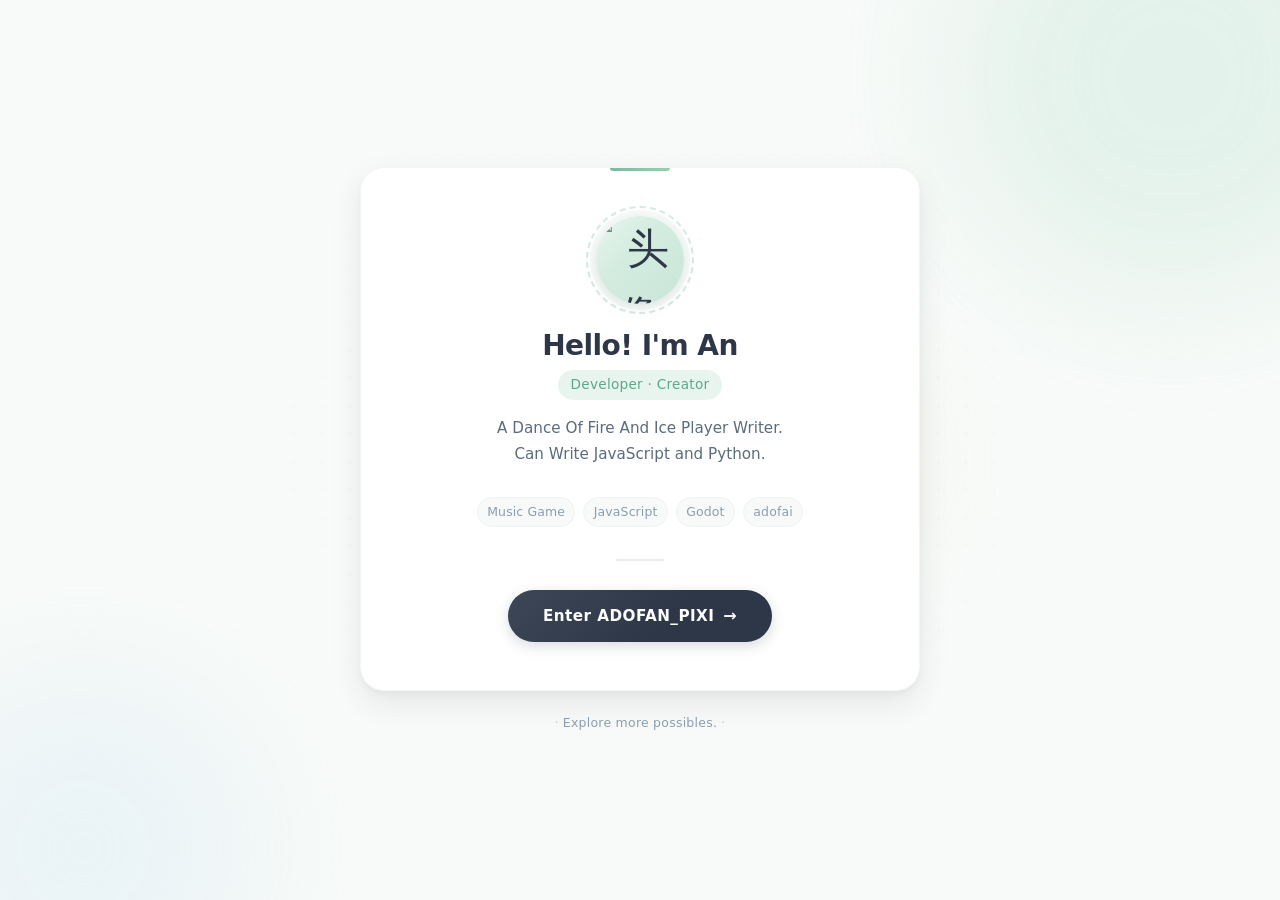
==== index.html @ bfd49d1c "Add files via upload" ====
<!DOCTYPE html>
<html lang="zh-CN">
<head>
    <meta charset="UTF-8">
    <meta name="viewport" content="width=device-width, initial-scale=1.0">
    <title>个人主页 | Welcome</title>
    <link rel="icon" href="data:image/svg+xml,<svg xmlns='http://www.w3.org/2000/svg' viewBox='0 0 100 100'><text y='.9em' font-size='90'>🌿</text></svg>">
    <style>
        :root {
            --bg: #f7faf8;
            --card-bg: #ffffff;
            --text-primary: #2d3748;
            --text-secondary: #5a6c7d;
            --text-muted: #8b9eaf;
            --accent: #5da88a;
            --accent-hover: #4a8f72;
            --accent-light: #e8f5ef;
            --btn-bg: #2d3748;
            --btn-hover: #1a2332;
            --btn-text: #ffffff;
            --deco-1: #d4ece0;
            --deco-2: #e0eef5;
            --deco-3: #fef0e4;
            --shadow-sm: 0 1px 3px rgba(0, 0, 0, 0.04), 0 1px 2px rgba(0, 0, 0, 0.03);
            --shadow-md: 0 4px 16px rgba(0, 0, 0, 0.06), 0 2px 6px rgba(0, 0, 0, 0.04);
            --shadow-lg: 0 12px 32px rgba(0, 0, 0, 0.08), 0 4px 10px rgba(0, 0, 0, 0.04);
            --shadow-btn: 0 4px 14px rgba(45, 55, 72, 0.18);
            --shadow-btn-hover: 0 8px 24px rgba(45, 55, 72, 0.28);
            --radius-sm: 10px;
            --radius-md: 16px;
            --radius-lg: 24px;
            --radius-full: 9999px;
            --font-sans: 'Inter', 'PingFang SC', 'Microsoft YaHei', 'Helvetica Neue', system-ui, -apple-system, sans-serif;
            --transition-fast: 0.2s cubic-bezier(0.4, 0, 0.2, 1);
            --transition-smooth: 0.35s cubic-bezier(0.4, 0, 0.2, 1);
            --transition-bounce: 0.4s cubic-bezier(0.34, 1.56, 0.64, 1);
        }

        *,
        *::before,
        *::after {
            box-sizing: border-box;
            margin: 0;
            padding: 0;
        }

        html {
            font-size: 16px;
            -webkit-font-smoothing: antialiased;
            -moz-osx-font-smoothing: grayscale;
            scroll-behavior: smooth;
        }

        body {
            font-family: var(--font-sans);
            background-color: var(--bg);
            color: var(--text-primary);
            min-height: 100vh;
            display: flex;
            align-items: center;
            justify-content: center;
            line-height: 1.6;
            overflow-x: hidden;
            position: relative;
            padding: 1.5rem;
        }

        /* ========== 背景装饰 ========== */
        .bg-decoration {
            position: fixed;
            inset: 0;
            pointer-events: none;
            z-index: 0;
            overflow: hidden;
        }

        .bg-decoration .shape {
            position: absolute;
            border-radius: 50%;
            opacity: 0.55;
            filter: blur(60px);
            animation: floatShape 18s ease-in-out infinite;
        }

        .bg-decoration .shape.shape-1 {
            width: 420px;
            height: 420px;
            background: var(--deco-1);
            top: -15%;
            right: -8%;
            animation-delay: 0s;
            animation-duration: 20s;
        }

        .bg-decoration .shape.shape-2 {
            width: 320px;
            height: 320px;
            background: var(--deco-2);
            bottom: -12%;
            left: -6%;
            animation-delay: -6s;
            animation-duration: 22s;
        }

        .bg-decoration .shape.shape-3 {
            width: 200px;
            height: 200px;
            background: var(--deco-3);
            top: 40%;
            left: 55%;
            animation-delay: -11s;
            animation-duration: 16s;
            opacity: 0.4;
        }

        .bg-decoration .dot-grid {
            position: absolute;
            inset: 0;
            background-image: radial-gradient(circle, rgba(0, 0, 0, 0.04) 1px, transparent 1px);
            background-size: 28px 28px;
            opacity: 0.7;
            mask-image: radial-gradient(ellipse 70% 60% at 50% 50%, black 30%, transparent 70%);
            -webkit-mask-image: radial-gradient(ellipse 70% 60% at 50% 50%, black 30%, transparent 70%);
        }

        @keyframes floatShape {
            0%,
            100% {
                transform: translate(0, 0) scale(1);
            }
            25% {
                transform: translate(30px, -40px) scale(1.08);
            }
            50% {
                transform: translate(-20px, 25px) scale(0.94);
            }
            75% {
                transform: translate(-35px, -15px) scale(1.04);
            }
        }

        /* ========== 主容器 ========== */
        .main-container {
            position: relative;
            z-index: 1;
            width: 100%;
            max-width: 560px;
            animation: fadeInUp 0.7s cubic-bezier(0.22, 0.61, 0.36, 1) both;
        }

        @keyframes fadeInUp {
            from {
                opacity: 0;
                transform: translateY(28px);
            }
            to {
                opacity: 1;
                transform: translateY(0);
            }
        }

        /* ========== 卡片 ========== */
        .card {
            background: var(--card-bg);
            border-radius: var(--radius-lg);
            padding: 3rem 2.5rem;
            box-shadow: var(--shadow-lg);
            text-align: center;
            position: relative;
            overflow: hidden;
            border: 1px solid rgba(0, 0, 0, 0.04);
            transition: box-shadow var(--transition-smooth), transform var(--transition-smooth);
        }

        .card:hover {
            box-shadow: 0 20px 44px rgba(0, 0, 0, 0.1), 0 6px 14px rgba(0, 0, 0, 0.05);
            transform: translateY(-2px);
        }

        /* 卡片顶部细线装饰 */
        .card::before {
            content: '';
            position: absolute;
            top: 0;
            left: 50%;
            transform: translateX(-50%);
            width: 60px;
            height: 3px;
            border-radius: 0 0 3px 3px;
            background: linear-gradient(90deg, var(--accent), #7cc4a0);
            opacity: 0.8;
        }

        /* ========== 头像区域 ========== */
        .avatar-wrapper {
            display: inline-block;
            position: relative;
            margin-bottom: 1.5rem;
        }

        .avatar {
            width: 88px;
            height: 88px;
            border-radius: 50%;
            background: linear-gradient(135deg, #e8f5ef 0%, #d4ece0 40%, #c8e6d8 100%);
            display: flex;
            align-items: center;
            justify-content: center;
            font-size: 2.6rem;
            box-shadow: var(--shadow-md), 0 0 0 6px rgba(93, 168, 138, 0.06);
            transition: transform var(--transition-bounce), box-shadow var(--transition-smooth);
            user-select: none;
            position: relative;
            z-index: 1;
        }

        .avatar-wrapper:hover .avatar {
            transform: scale(1.06);
            box-shadow: var(--shadow-lg), 0 0 0 10px rgba(93, 168, 138, 0.1);
        }

        /* 头像外圈脉冲 */
        .avatar-ring {
            position: absolute;
            inset: -10px;
            border-radius: 50%;
            border: 2px dashed rgba(93, 168, 138, 0.25);
            animation: ringRotate 28s linear infinite;
            pointer-events: none;
            z-index: 0;
        }

        @keyframes ringRotate {
            from {
                transform: rotate(0deg);
            }
            to {
                transform: rotate(360deg);
            }
        }

        /* ========== 文字内容 ========== */
        .name {
            font-size: 1.75rem;
            font-weight: 700;
            color: var(--text-primary);
            letter-spacing: -0.02em;
            margin-bottom: 0.35rem;
            line-height: 1.3;
        }

        .title-tag {
            display: inline-block;
            font-size: 0.85rem;
            font-weight: 500;
            color: var(--accent);
            background: var(--accent-light);
            padding: 0.3em 0.9em;
            border-radius: var(--radius-full);
            letter-spacing: 0.02em;
            margin-bottom: 1rem;
        }

        .bio {
            font-size: 0.95rem;
            color: var(--text-secondary);
            line-height: 1.7;
            max-width: 380px;
            margin: 0 auto 1.8rem;
            font-weight: 400;
        }

        /* ========== 标签组 ========== */
        .tags {
            display: flex;
            flex-wrap: wrap;
            gap: 0.5rem;
            justify-content: center;
            margin-bottom: 2rem;
        }

        .tag {
            font-size: 0.78rem;
            font-weight: 500;
            color: var(--text-muted);
            background: #f8faf9;
            border: 1px solid #eef3f0;
            padding: 0.35em 0.75em;
            border-radius: var(--radius-full);
            transition: all var(--transition-fast);
            cursor: default;
            white-space: nowrap;
            letter-spacing: 0.01em;
        }

        .tag:hover {
            color: var(--accent);
            border-color: #c8e0d4;
            background: #fafffd;
            transform: translateY(-1px);
        }

        /* ========== 分割线 ========== */
        .divider {
            width: 48px;
            height: 2px;
            background: #e8edeb;
            border-radius: 2px;
            margin: 0 auto 1.8rem;
        }

        /* ========== CTA 按钮 ========== */
        .btn-enter {
            display: inline-flex;
            align-items: center;
            gap: 0.55rem;
            padding: 0.85rem 2.2rem;
            font-size: 0.95rem;
            font-weight: 600;
            font-family: var(--font-sans);
            color: var(--btn-text);
            background: var(--btn-bg);
            border: none;
            border-radius: var(--radius-full);
            cursor: pointer;
            text-decoration: none;
            letter-spacing: 0.03em;
            box-shadow: var(--shadow-btn);
            transition: all var(--transition-smooth);
            position: relative;
            overflow: hidden;
            white-space: nowrap;
            user-select: none;
            -webkit-tap-highlight-color: transparent;
        }

        .btn-enter::after {
            content: '';
            position: absolute;
            inset: 0;
            background: linear-gradient(135deg, rgba(255, 255, 255, 0.08) 0%, transparent 60%);
            border-radius: var(--radius-full);
            pointer-events: none;
        }

        .btn-enter:hover {
            background: var(--btn-hover);
            box-shadow: var(--shadow-btn-hover);
            transform: translateY(-3px);
        }

        .btn-enter:active {
            transform: translateY(-1px);
            box-shadow: var(--shadow-btn);
            transition: all 0.1s ease;
        }

        .btn-arrow {
            display: inline-block;
            transition: transform var(--transition-bounce);
            font-size: 1.05em;
            line-height: 1;
        }

        .btn-enter:hover .btn-arrow {
            transform: translateX(4px);
        }

        /* ========== 底部提示 ========== */
        .footer-note {
            text-align: center;
            margin-top: 1.4rem;
            font-size: 0.78rem;
            color: var(--text-muted);
            letter-spacing: 0.02em;
            animation: fadeInUp 0.7s 0.15s cubic-bezier(0.22, 0.61, 0.36, 1) both;
        }

        .footer-note span {
            color: #c0cdc6;
        }

        /* ========== 响应式 ========== */
        @media (max-width: 600px) {
            .card {
                padding: 2.2rem 1.4rem;
                border-radius: var(--radius-md);
            }

            .name {
                font-size: 1.45rem;
            }

            .bio {
                font-size: 0.88rem;
                max-width: 100%;
            }

            .avatar {
                width: 72px;
                height: 72px;
                font-size: 2.1rem;
            }

            .avatar-ring {
                inset: -8px;
            }

            .btn-enter {
                padding: 0.75rem 1.7rem;
                font-size: 0.9rem;
                width: 100%;
                justify-content: center;
            }

            .tags {
                gap: 0.4rem;
            }

            .tag {
                font-size: 0.73rem;
                padding: 0.3em 0.65em;
            }

            .bg-decoration .shape.shape-1 {
                width: 260px;
                height: 260px;
                top: -10%;
                right: -20%;
            }

            .bg-decoration .shape.shape-2 {
                width: 200px;
                height: 200px;
                bottom: -8%;
                left: -15%;
            }

            .bg-decoration .shape.shape-3 {
                width: 130px;
                height: 130px;
                top: 50%;
                left: 60%;
            }
        }

        @media (max-width: 380px) {
            .card {
                padding: 1.6rem 1rem;
            }

            .name {
                font-size: 1.3rem;
            }

            .bio {
                font-size: 0.82rem;
            }

            .btn-enter {
                padding: 0.7rem 1.4rem;
                font-size: 0.85rem;
            }
        }

        /* ========== 暗色模式适配（可选） ========== */
        @media (prefers-color-scheme: dark) {
            :root {
                --bg: #1a1f1d;
                --card-bg: #232927;
                --text-primary: #e8edeb;
                --text-secondary: #b8c5bf;
                --text-muted: #7d8f86;
                --accent: #6dba96;
                --accent-hover: #5da88a;
                --accent-light: #1e3028;
                --btn-bg: #e8edeb;
                --btn-hover: #ffffff;
                --btn-text: #1a1f1d;
                --deco-1: #1e3a2e;
                --deco-2: #1e2e36;
                --deco-3: #2e261e;
                --shadow-sm: 0 1px 3px rgba(0, 0, 0, 0.2);
                --shadow-md: 0 4px 16px rgba(0, 0, 0, 0.25);
                --shadow-lg: 0 12px 32px rgba(0, 0, 0, 0.3);
                --shadow-btn: 0 4px 14px rgba(200, 210, 205, 0.2);
                --shadow-btn-hover: 0 8px 24px rgba(220, 230, 225, 0.32);
            }

            .card {
                border-color: rgba(255, 255, 255, 0.05);
            }
            .card::before {
                background: linear-gradient(90deg, var(--accent), #8ed4b0);
            }
            .tag {
                background: #1e2421;
                border-color: #2a322e;
                color: #8b9e95;
            }
            .tag:hover {
                border-color: #4a6b5a;
                background: #1f2c25;
                color: #a0c8b2;
            }
            .divider {
                background: #2e3632;
            }
            .bg-decoration .dot-grid {
                background-image: radial-gradient(circle, rgba(255, 255, 255, 0.05) 1px, transparent 1px);
                opacity: 0.5;
            }
            .avatar {
                background: linear-gradient(135deg, #1e3028 0%, #243a2e 40%, #1f3329 100%);
                box-shadow: var(--shadow-md), 0 0 0 6px rgba(109, 186, 150, 0.08);
            }
            .avatar-ring {
                border-color: rgba(109, 186, 150, 0.3);
            }
            .footer-note span {
                color: #4a5751;
            }
        }
    </style>
</head>
<body>

    <!-- 背景装饰 -->
    <div class="bg-decoration" aria-hidden="true">
        <div class="shape shape-1"></div>
        <div class="shape shape-2"></div>
        <div class="shape shape-3"></div>
        <div class="dot-grid"></div>
    </div>

    <!-- 主容器 -->
    <main class="main-container">
        <div class="card">
            <!-- 头像 -->
            <div class="avatar-wrapper">
                <div class="avatar-ring" aria-hidden="true"></div>
                <div class="avatar" role="img" aria-label="头像">
                    <img src="./images/headphoto.jpg" alt="头像" style="width:100%;height:100%;border-radius:50%;object-fit:cover;">
                </div>
            </div>

            <!-- 姓名 -->
            <h1 class="name">Hello! I'm An</h1>

            <!-- 身份标签 -->
            <span class="title-tag">Developer · Creator</span>

            <!-- 简介 -->
            <p class="bio">
                A Dance Of Fire And Ice Player Writer.<br>
                Can Write JavaScript and Python.
            </p>

            <!-- 技能/兴趣标签 -->
            <div class="tags">
                <span class="tag">Music Game</span>
                <span class="tag">JavaScript</span>
                <span class="tag">Godot</span>
                <span class="tag">adofai</span>
            </div>

            <!-- 分割线 -->
            <div class="divider" aria-hidden="true"></div>

            <!-- 进入项目按钮 -->
            <a href="./adofan.html" class="btn-enter" title="进入 Re_ADOJAS 项目">
                Enter ADOFAN_PIXI
                <span class="btn-arrow">→</span>
            </a>
        </div>

        <!-- 底部小字 -->
        <p class="footer-note">
            <span>·</span> Explore more possibles. <span>·</span>
        </p>
    </main>

</body>
</html>
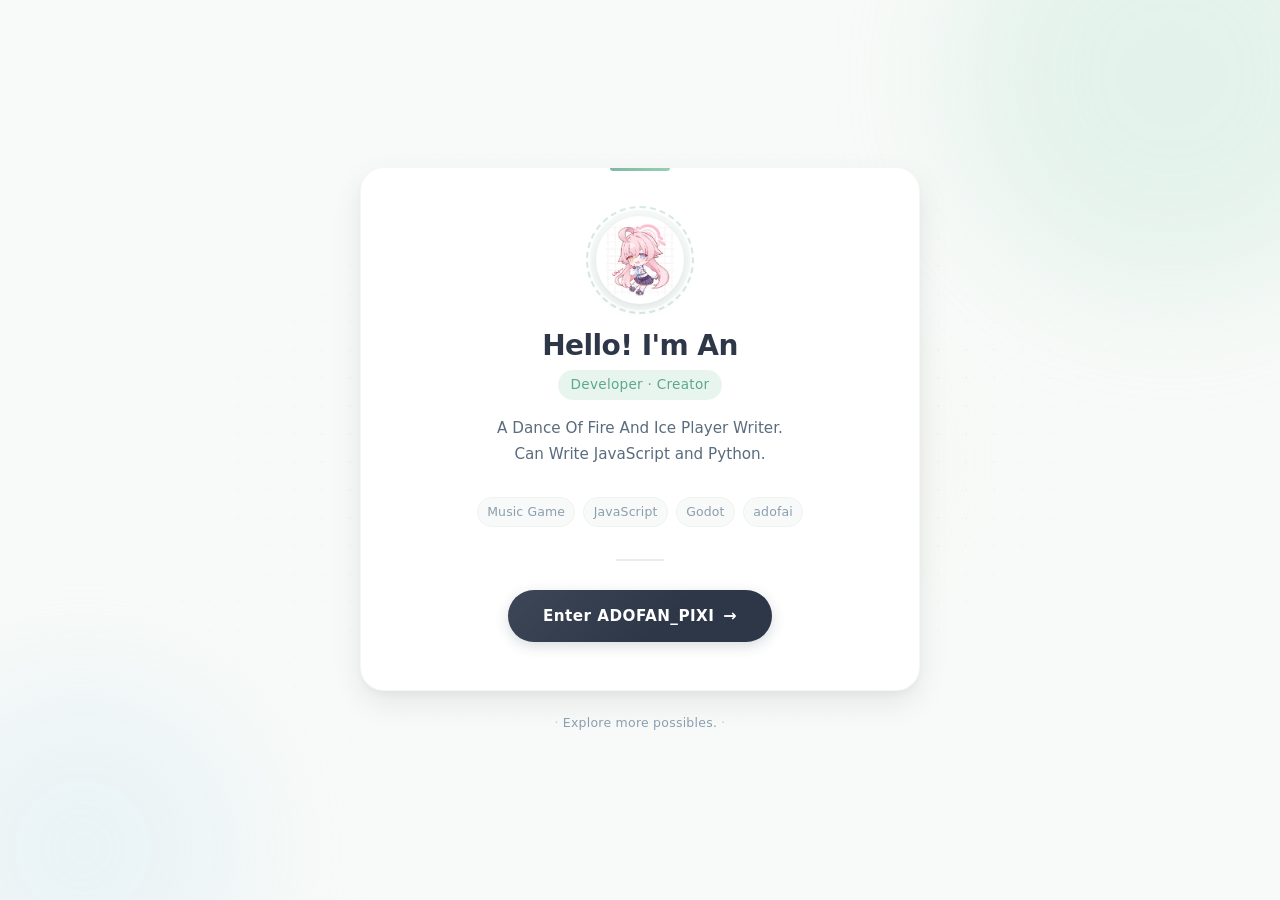
==== commit 8ad0558a: "Update index.html" ====
--- a/index.html
+++ b/index.html
@@ -568,7 +568,7 @@
             <div class="divider" aria-hidden="true"></div>
 
             <!-- 进入项目按钮 -->
-            <a href="./adofan.html" class="btn-enter" title="进入 Re_ADOJAS 项目">
+            <a href="./adofan.html" class="btn-enter" title="Enter ADOFAN_PIXI Project">
                 Enter ADOFAN_PIXI
                 <span class="btn-arrow">→</span>
             </a>
@@ -581,4 +581,4 @@
     </main>
 
 </body>
-</html>+</html>
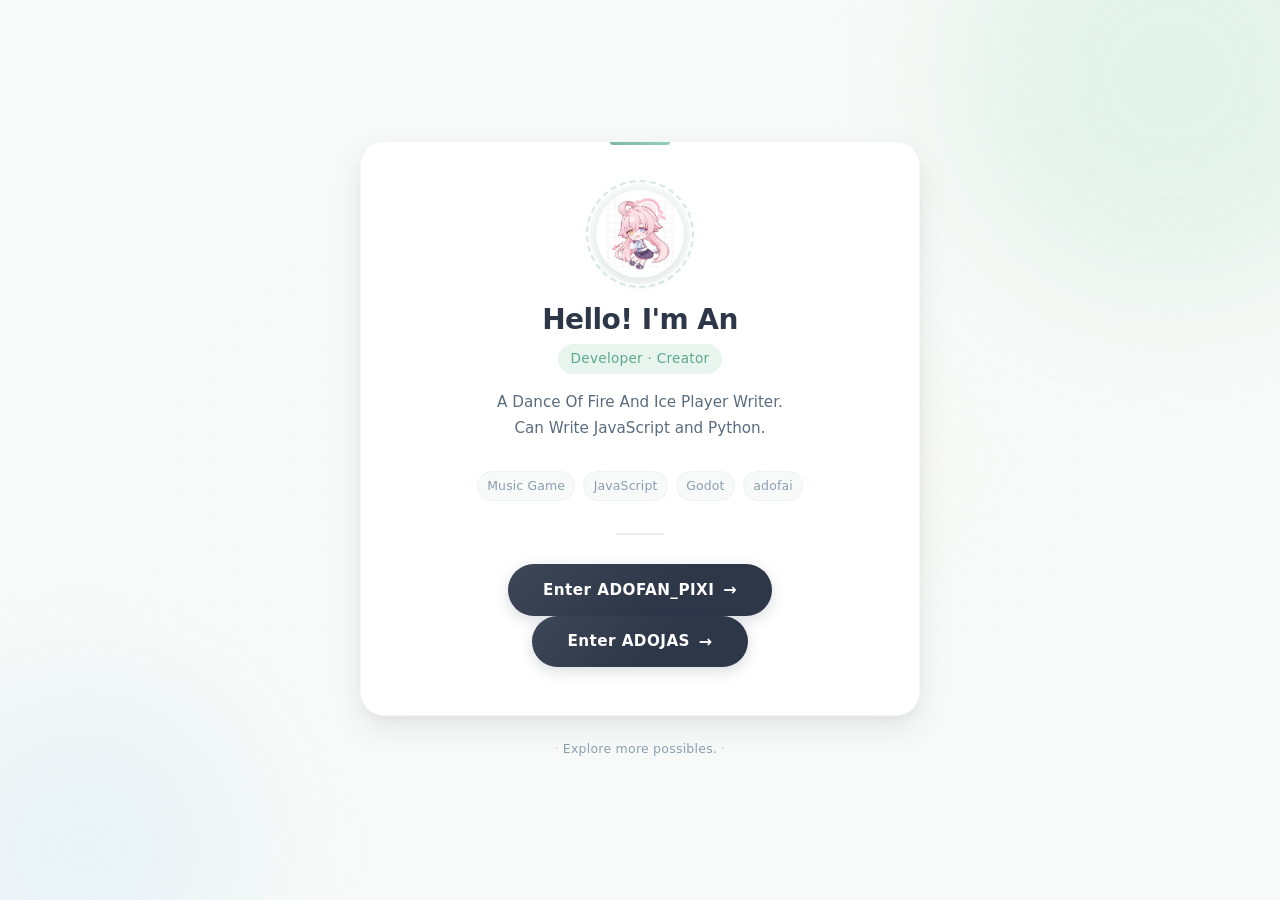
==== commit c1eb858d: "Update index.html" ====
--- a/index.html
+++ b/index.html
@@ -572,6 +572,10 @@
                 Enter ADOFAN_PIXI
                 <span class="btn-arrow">→</span>
             </a>
+            <a href="./adojas/adojas.html" class="btn-enter" title="Enter ADOJAS Project by Xbodw">
+                Enter ADOJAS
+                <span class="btn-arrow">→</span>
+            </a>
         </div>
 
         <!-- 底部小字 -->
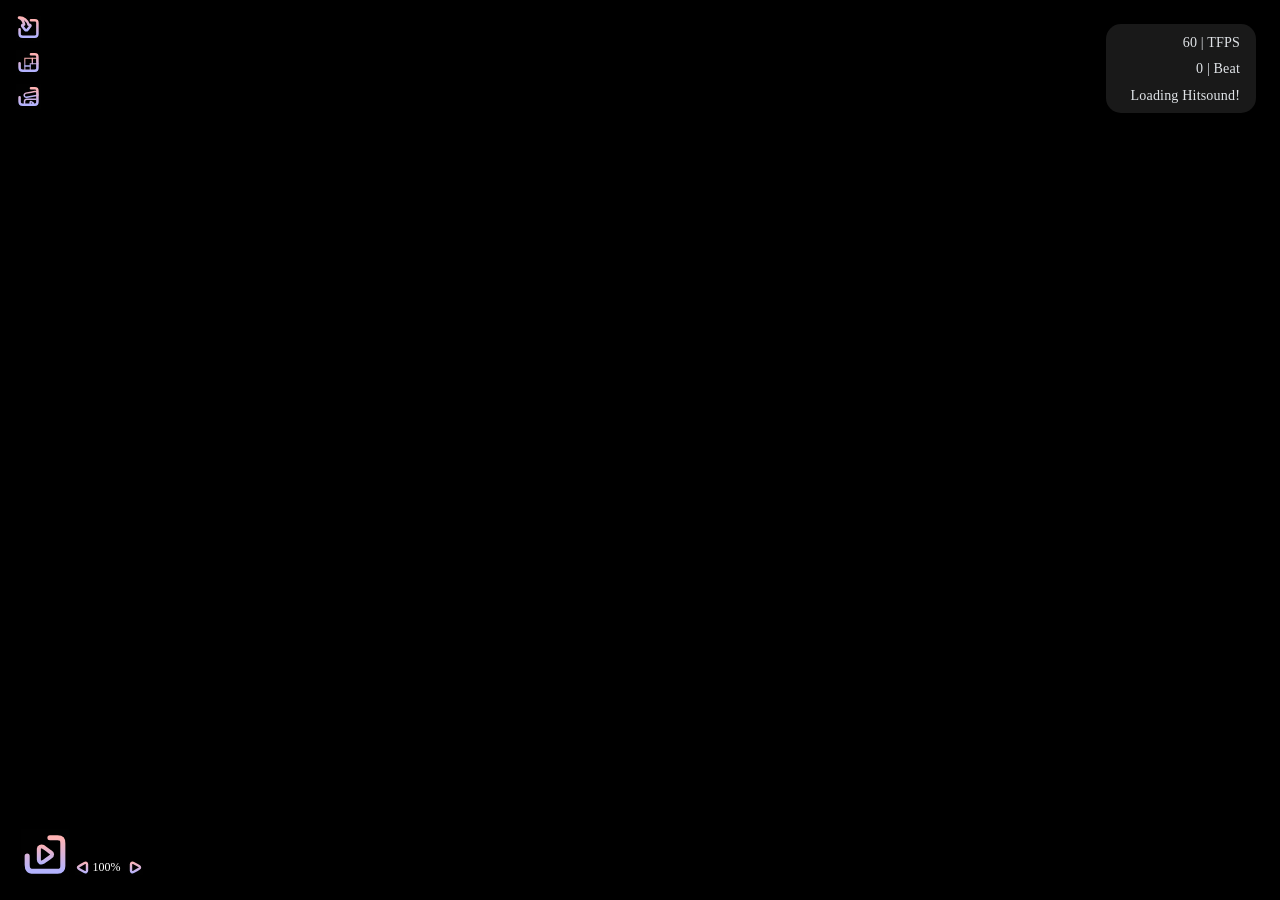
==== commit 0050e533: "Add files via upload" ====
--- a/index.html
+++ b/index.html
@@ -2,587 +2,109 @@
 <html lang="zh-CN">
 <head>
     <meta charset="UTF-8">
-    <meta name="viewport" content="width=device-width, initial-scale=1.0">
-    <title>个人主页 | Welcome</title>
-    <link rel="icon" href="data:image/svg+xml,<svg xmlns='http://www.w3.org/2000/svg' viewBox='0 0 100 100'><text y='.9em' font-size='90'>🌿</text></svg>">
-    <style>
-        :root {
-            --bg: #f7faf8;
-            --card-bg: #ffffff;
-            --text-primary: #2d3748;
-            --text-secondary: #5a6c7d;
-            --text-muted: #8b9eaf;
-            --accent: #5da88a;
-            --accent-hover: #4a8f72;
-            --accent-light: #e8f5ef;
-            --btn-bg: #2d3748;
-            --btn-hover: #1a2332;
-            --btn-text: #ffffff;
-            --deco-1: #d4ece0;
-            --deco-2: #e0eef5;
-            --deco-3: #fef0e4;
-            --shadow-sm: 0 1px 3px rgba(0, 0, 0, 0.04), 0 1px 2px rgba(0, 0, 0, 0.03);
-            --shadow-md: 0 4px 16px rgba(0, 0, 0, 0.06), 0 2px 6px rgba(0, 0, 0, 0.04);
-            --shadow-lg: 0 12px 32px rgba(0, 0, 0, 0.08), 0 4px 10px rgba(0, 0, 0, 0.04);
-            --shadow-btn: 0 4px 14px rgba(45, 55, 72, 0.18);
-            --shadow-btn-hover: 0 8px 24px rgba(45, 55, 72, 0.28);
-            --radius-sm: 10px;
-            --radius-md: 16px;
-            --radius-lg: 24px;
-            --radius-full: 9999px;
-            --font-sans: 'Inter', 'PingFang SC', 'Microsoft YaHei', 'Helvetica Neue', system-ui, -apple-system, sans-serif;
-            --transition-fast: 0.2s cubic-bezier(0.4, 0, 0.2, 1);
-            --transition-smooth: 0.35s cubic-bezier(0.4, 0, 0.2, 1);
-            --transition-bounce: 0.4s cubic-bezier(0.34, 1.56, 0.64, 1);
-        }
+    <title>adofan PIXI</title>
+    <style>
+        body { margin: 0; overflow: hidden; }
+        canvas { display: block; position:fixed;top: 0;left: 0;z-index: -9999;}
+        * {
+            margin: 0;
+            padding: 0;
+            box-sizing: border-box;
+            user-select: none;
+        }
+        content-wrapper {
+            max-width: 1100px;
+            margin: 0 auto;
+            padding: 2rem 2rem 4rem 2rem;
+            position: relative;
+            z-index: 1;
+        }
+
+        .corner-notice {
+            position: fixed;
+            top: 24px;
+            right: 24px;
+            z-index: 9999;
+            background: rgba(30, 30, 30, 0.85);
+            border-radius: 15px;
+            padding: 8px 16px;
+            max-width: 400px;
+            min-width: 150px;
+            width: auto;
+            font-family: inherit;
+            color: #f1f5f9;
+            word-break: break-word;
+            white-space: normal;
+            line-height: 1.2;
+            letter-spacing: 0.01em;
+        }
+
+        .notice-content {
+            display: flex;
+            flex-direction: column;
+            gap: 6px;
+            text-align: right;
+        }
+        .notice-text {
+            font-size: 0.88rem;
+            opacity: 0.92;
+            font-weight: 450;
+            line-height: 1.45;
+        }
+
+        @media (max-width: 560px) {
+            .corner-notice {
+                top: 16px;
+                right: 16px;
+                max-width: calc(100% - 32px);
+                padding: 8px 16px;
+                border-radius: 15px;
+            }
+            .notice-text {
+                font-size: 0.8rem;
+            }
+            .content-wrapper {
+                padding: 1.2rem 1.2rem 3rem 1.2rem;
+            }
+        }
+    </style>
+  
+  
+  
+  
+  
+  
+  
+  
+  
+  
+  
+</head>
+ 
-        *,
-        *::before,
-        *::after {
-            box-sizing: border-box;
-            margin: 0;
-            padding: 0;
-        }
+    <img src="./images/import.svg" onclick="importfile()" style="position:absolute; margin-top: 16px; margin-left: 16px; z-index: 100;">
+    <img src="./images/showtiles.svg" onclick="renderalltrack()" style="position:absolute; margin-top: 50px; margin-left: 16px; z-index: 100;">
+    <img src="./images/video.svg" onclick="videoImport()" style="position:absolute; margin-top: 84px; margin-left: 16px; z-index: 100;">
+    <img src="./images/Play.svg" onclick="playOnClick()" style="position: absolute; bottom: 20px; left: 20px; z-index: 100; margin: 0; width: 50px; height: auto;" id = 'ButtonSP'>    
+    <img src="./images/Escape.svg" onclick="escapeOnClick()" style="position: absolute; bottom: 45px; left: -75px; z-index: 100; margin: 0;" id = 'ButtonEscape'>    
+    <img src="./images/speed-.svg" onclick="speedDown()" style="position: absolute; bottom: 25px; left: 75px; z-index: 100; margin: 0; width: 15px ;height: auto;">
+    <img src="./images/speed+.svg" onclick="speedUp()" style="position: absolute; bottom: 25px; left: 128px; z-index: 100; margin: 0; width: 15px ;height: auto;">        
+    <p style="color: #ffffff; position: absolute; bottom: 25px; left: 92.5px; font-family: inherit; text-align: center; font-weight: 500; font-size: 12px;" id="speed">100%</p>
+    
+        <div class="corner-notice" role="status" aria-label="OverLayer">
+            <div class="notice-content">
+                <div class="notice-text" id="TFPS">
+                    60 | TFPS
+                </div>
+                <div class="notice-text" id="Beat">
+                    0 | Beat
+                </div>
+                <div class="notice-text" id="Notice">
+                    
+                </div>
+        </div>
+    </div>
+  <script id="vite-legacy-polyfill" src="./assets/polyfills-legacy-Bj4G47Th.js"></script>
+  <script id="vite-legacy-entry" data-src="./assets/index-legacy-BTNk4sAJ.js">System.import(document.getElementById('vite-legacy-entry').getAttribute('data-src'))</script>
 
-        html {
-            font-size: 16px;
-            -webkit-font-smoothing: antialiased;
-            -moz-osx-font-smoothing: grayscale;
-            scroll-behavior: smooth;
-        }
-
-        body {
-            font-family: var(--font-sans);
-            background-color: var(--bg);
-            color: var(--text-primary);
-            min-height: 100vh;
-            display: flex;
-            align-items: center;
-            justify-content: center;
-            line-height: 1.6;
-            overflow-x: hidden;
-            position: relative;
-            padding: 1.5rem;
-        }
-
-        /* ========== 背景装饰 ========== */
-        .bg-decoration {
-            position: fixed;
-            inset: 0;
-            pointer-events: none;
-            z-index: 0;
-            overflow: hidden;
-        }
-
-        .bg-decoration .shape {
-            position: absolute;
-            border-radius: 50%;
-            opacity: 0.55;
-            filter: blur(60px);
-            animation: floatShape 18s ease-in-out infinite;
-        }
-
-        .bg-decoration .shape.shape-1 {
-            width: 420px;
-            height: 420px;
-            background: var(--deco-1);
-            top: -15%;
-            right: -8%;
-            animation-delay: 0s;
-            animation-duration: 20s;
-        }
-
-        .bg-decoration .shape.shape-2 {
-            width: 320px;
-            height: 320px;
-            background: var(--deco-2);
-            bottom: -12%;
-            left: -6%;
-            animation-delay: -6s;
-            animation-duration: 22s;
-        }
-
-        .bg-decoration .shape.shape-3 {
-            width: 200px;
-            height: 200px;
-            background: var(--deco-3);
-            top: 40%;
-            left: 55%;
-            animation-delay: -11s;
-            animation-duration: 16s;
-            opacity: 0.4;
-        }
-
-        .bg-decoration .dot-grid {
-            position: absolute;
-            inset: 0;
-            background-image: radial-gradient(circle, rgba(0, 0, 0, 0.04) 1px, transparent 1px);
-            background-size: 28px 28px;
-            opacity: 0.7;
-            mask-image: radial-gradient(ellipse 70% 60% at 50% 50%, black 30%, transparent 70%);
-            -webkit-mask-image: radial-gradient(ellipse 70% 60% at 50% 50%, black 30%, transparent 70%);
-        }
-
-        @keyframes floatShape {
-            0%,
-            100% {
-                transform: translate(0, 0) scale(1);
-            }
-            25% {
-                transform: translate(30px, -40px) scale(1.08);
-            }
-            50% {
-                transform: translate(-20px, 25px) scale(0.94);
-            }
-            75% {
-                transform: translate(-35px, -15px) scale(1.04);
-            }
-        }
-
-        /* ========== 主容器 ========== */
-        .main-container {
-            position: relative;
-            z-index: 1;
-            width: 100%;
-            max-width: 560px;
-            animation: fadeInUp 0.7s cubic-bezier(0.22, 0.61, 0.36, 1) both;
-        }
-
-        @keyframes fadeInUp {
-            from {
-                opacity: 0;
-                transform: translateY(28px);
-            }
-            to {
-                opacity: 1;
-                transform: translateY(0);
-            }
-        }
-
-        /* ========== 卡片 ========== */
-        .card {
-            background: var(--card-bg);
-            border-radius: var(--radius-lg);
-            padding: 3rem 2.5rem;
-            box-shadow: var(--shadow-lg);
-            text-align: center;
-            position: relative;
-            overflow: hidden;
-            border: 1px solid rgba(0, 0, 0, 0.04);
-            transition: box-shadow var(--transition-smooth), transform var(--transition-smooth);
-        }
-
-        .card:hover {
-            box-shadow: 0 20px 44px rgba(0, 0, 0, 0.1), 0 6px 14px rgba(0, 0, 0, 0.05);
-            transform: translateY(-2px);
-        }
-
-        /* 卡片顶部细线装饰 */
-        .card::before {
-            content: '';
-            position: absolute;
-            top: 0;
-            left: 50%;
-            transform: translateX(-50%);
-            width: 60px;
-            height: 3px;
-            border-radius: 0 0 3px 3px;
-            background: linear-gradient(90deg, var(--accent), #7cc4a0);
-            opacity: 0.8;
-        }
-
-        /* ========== 头像区域 ========== */
-        .avatar-wrapper {
-            display: inline-block;
-            position: relative;
-            margin-bottom: 1.5rem;
-        }
-
-        .avatar {
-            width: 88px;
-            height: 88px;
-            border-radius: 50%;
-            background: linear-gradient(135deg, #e8f5ef 0%, #d4ece0 40%, #c8e6d8 100%);
-            display: flex;
-            align-items: center;
-            justify-content: center;
-            font-size: 2.6rem;
-            box-shadow: var(--shadow-md), 0 0 0 6px rgba(93, 168, 138, 0.06);
-            transition: transform var(--transition-bounce), box-shadow var(--transition-smooth);
-            user-select: none;
-            position: relative;
-            z-index: 1;
-        }
-
-        .avatar-wrapper:hover .avatar {
-            transform: scale(1.06);
-            box-shadow: var(--shadow-lg), 0 0 0 10px rgba(93, 168, 138, 0.1);
-        }
-
-        /* 头像外圈脉冲 */
-        .avatar-ring {
-            position: absolute;
-            inset: -10px;
-            border-radius: 50%;
-            border: 2px dashed rgba(93, 168, 138, 0.25);
-            animation: ringRotate 28s linear infinite;
-            pointer-events: none;
-            z-index: 0;
-        }
-
-        @keyframes ringRotate {
-            from {
-                transform: rotate(0deg);
-            }
-            to {
-                transform: rotate(360deg);
-            }
-        }
-
-        /* ========== 文字内容 ========== */
-        .name {
-            font-size: 1.75rem;
-            font-weight: 700;
-            color: var(--text-primary);
-            letter-spacing: -0.02em;
-            margin-bottom: 0.35rem;
-            line-height: 1.3;
-        }
-
-        .title-tag {
-            display: inline-block;
-            font-size: 0.85rem;
-            font-weight: 500;
-            color: var(--accent);
-            background: var(--accent-light);
-            padding: 0.3em 0.9em;
-            border-radius: var(--radius-full);
-            letter-spacing: 0.02em;
-            margin-bottom: 1rem;
-        }
-
-        .bio {
-            font-size: 0.95rem;
-            color: var(--text-secondary);
-            line-height: 1.7;
-            max-width: 380px;
-            margin: 0 auto 1.8rem;
-            font-weight: 400;
-        }
-
-        /* ========== 标签组 ========== */
-        .tags {
-            display: flex;
-            flex-wrap: wrap;
-            gap: 0.5rem;
-            justify-content: center;
-            margin-bottom: 2rem;
-        }
-
-        .tag {
-            font-size: 0.78rem;
-            font-weight: 500;
-            color: var(--text-muted);
-            background: #f8faf9;
-            border: 1px solid #eef3f0;
-            padding: 0.35em 0.75em;
-            border-radius: var(--radius-full);
-            transition: all var(--transition-fast);
-            cursor: default;
-            white-space: nowrap;
-            letter-spacing: 0.01em;
-        }
-
-        .tag:hover {
-            color: var(--accent);
-            border-color: #c8e0d4;
-            background: #fafffd;
-            transform: translateY(-1px);
-        }
-
-        /* ========== 分割线 ========== */
-        .divider {
-            width: 48px;
-            height: 2px;
-            background: #e8edeb;
-            border-radius: 2px;
-            margin: 0 auto 1.8rem;
-        }
-
-        /* ========== CTA 按钮 ========== */
-        .btn-enter {
-            display: inline-flex;
-            align-items: center;
-            gap: 0.55rem;
-            padding: 0.85rem 2.2rem;
-            font-size: 0.95rem;
-            font-weight: 600;
-            font-family: var(--font-sans);
-            color: var(--btn-text);
-            background: var(--btn-bg);
-            border: none;
-            border-radius: var(--radius-full);
-            cursor: pointer;
-            text-decoration: none;
-            letter-spacing: 0.03em;
-            box-shadow: var(--shadow-btn);
-            transition: all var(--transition-smooth);
-            position: relative;
-            overflow: hidden;
-            white-space: nowrap;
-            user-select: none;
-            -webkit-tap-highlight-color: transparent;
-        }
-
-        .btn-enter::after {
-            content: '';
-            position: absolute;
-            inset: 0;
-            background: linear-gradient(135deg, rgba(255, 255, 255, 0.08) 0%, transparent 60%);
-            border-radius: var(--radius-full);
-            pointer-events: none;
-        }
-
-        .btn-enter:hover {
-            background: var(--btn-hover);
-            box-shadow: var(--shadow-btn-hover);
-            transform: translateY(-3px);
-        }
-
-        .btn-enter:active {
-            transform: translateY(-1px);
-            box-shadow: var(--shadow-btn);
-            transition: all 0.1s ease;
-        }
-
-        .btn-arrow {
-            display: inline-block;
-            transition: transform var(--transition-bounce);
-            font-size: 1.05em;
-            line-height: 1;
-        }
-
-        .btn-enter:hover .btn-arrow {
-            transform: translateX(4px);
-        }
-
-        /* ========== 底部提示 ========== */
-        .footer-note {
-            text-align: center;
-            margin-top: 1.4rem;
-            font-size: 0.78rem;
-            color: var(--text-muted);
-            letter-spacing: 0.02em;
-            animation: fadeInUp 0.7s 0.15s cubic-bezier(0.22, 0.61, 0.36, 1) both;
-        }
-
-        .footer-note span {
-            color: #c0cdc6;
-        }
-
-        /* ========== 响应式 ========== */
-        @media (max-width: 600px) {
-            .card {
-                padding: 2.2rem 1.4rem;
-                border-radius: var(--radius-md);
-            }
-
-            .name {
-                font-size: 1.45rem;
-            }
-
-            .bio {
-                font-size: 0.88rem;
-                max-width: 100%;
-            }
-
-            .avatar {
-                width: 72px;
-                height: 72px;
-                font-size: 2.1rem;
-            }
-
-            .avatar-ring {
-                inset: -8px;
-            }
-
-            .btn-enter {
-                padding: 0.75rem 1.7rem;
-                font-size: 0.9rem;
-                width: 100%;
-                justify-content: center;
-            }
-
-            .tags {
-                gap: 0.4rem;
-            }
-
-            .tag {
-                font-size: 0.73rem;
-                padding: 0.3em 0.65em;
-            }
-
-            .bg-decoration .shape.shape-1 {
-                width: 260px;
-                height: 260px;
-                top: -10%;
-                right: -20%;
-            }
-
-            .bg-decoration .shape.shape-2 {
-                width: 200px;
-                height: 200px;
-                bottom: -8%;
-                left: -15%;
-            }
-
-            .bg-decoration .shape.shape-3 {
-                width: 130px;
-                height: 130px;
-                top: 50%;
-                left: 60%;
-            }
-        }
-
-        @media (max-width: 380px) {
-            .card {
-                padding: 1.6rem 1rem;
-            }
-
-            .name {
-                font-size: 1.3rem;
-            }
-
-            .bio {
-                font-size: 0.82rem;
-            }
-
-            .btn-enter {
-                padding: 0.7rem 1.4rem;
-                font-size: 0.85rem;
-            }
-        }
-
-        /* ========== 暗色模式适配（可选） ========== */
-        @media (prefers-color-scheme: dark) {
-            :root {
-                --bg: #1a1f1d;
-                --card-bg: #232927;
-                --text-primary: #e8edeb;
-                --text-secondary: #b8c5bf;
-                --text-muted: #7d8f86;
-                --accent: #6dba96;
-                --accent-hover: #5da88a;
-                --accent-light: #1e3028;
-                --btn-bg: #e8edeb;
-                --btn-hover: #ffffff;
-                --btn-text: #1a1f1d;
-                --deco-1: #1e3a2e;
-                --deco-2: #1e2e36;
-                --deco-3: #2e261e;
-                --shadow-sm: 0 1px 3px rgba(0, 0, 0, 0.2);
-                --shadow-md: 0 4px 16px rgba(0, 0, 0, 0.25);
-                --shadow-lg: 0 12px 32px rgba(0, 0, 0, 0.3);
-                --shadow-btn: 0 4px 14px rgba(200, 210, 205, 0.2);
-                --shadow-btn-hover: 0 8px 24px rgba(220, 230, 225, 0.32);
-            }
-
-            .card {
-                border-color: rgba(255, 255, 255, 0.05);
-            }
-            .card::before {
-                background: linear-gradient(90deg, var(--accent), #8ed4b0);
-            }
-            .tag {
-                background: #1e2421;
-                border-color: #2a322e;
-                color: #8b9e95;
-            }
-            .tag:hover {
-                border-color: #4a6b5a;
-                background: #1f2c25;
-                color: #a0c8b2;
-            }
-            .divider {
-                background: #2e3632;
-            }
-            .bg-decoration .dot-grid {
-                background-image: radial-gradient(circle, rgba(255, 255, 255, 0.05) 1px, transparent 1px);
-                opacity: 0.5;
-            }
-            .avatar {
-                background: linear-gradient(135deg, #1e3028 0%, #243a2e 40%, #1f3329 100%);
-                box-shadow: var(--shadow-md), 0 0 0 6px rgba(109, 186, 150, 0.08);
-            }
-            .avatar-ring {
-                border-color: rgba(109, 186, 150, 0.3);
-            }
-            .footer-note span {
-                color: #4a5751;
-            }
-        }
-    </style>
-</head>
-<body>
-
-    <!-- 背景装饰 -->
-    <div class="bg-decoration" aria-hidden="true">
-        <div class="shape shape-1"></div>
-        <div class="shape shape-2"></div>
-        <div class="shape shape-3"></div>
-        <div class="dot-grid"></div>
-    </div>
-
-    <!-- 主容器 -->
-    <main class="main-container">
-        <div class="card">
-            <!-- 头像 -->
-            <div class="avatar-wrapper">
-                <div class="avatar-ring" aria-hidden="true"></div>
-                <div class="avatar" role="img" aria-label="头像">
-                    <img src="./images/headphoto.jpg" alt="头像" style="width:100%;height:100%;border-radius:50%;object-fit:cover;">
-                </div>
-            </div>
-
-            <!-- 姓名 -->
-            <h1 class="name">Hello! I'm An</h1>
-
-            <!-- 身份标签 -->
-            <span class="title-tag">Developer · Creator</span>
-
-            <!-- 简介 -->
-            <p class="bio">
-                A Dance Of Fire And Ice Player Writer.<br>
-                Can Write JavaScript and Python.
-            </p>
-
-            <!-- 技能/兴趣标签 -->
-            <div class="tags">
-                <span class="tag">Music Game</span>
-                <span class="tag">JavaScript</span>
-                <span class="tag">Godot</span>
-                <span class="tag">adofai</span>
-            </div>
-
-            <!-- 分割线 -->
-            <div class="divider" aria-hidden="true"></div>
-
-            <!-- 进入项目按钮 -->
-            <a href="./adofan.html" class="btn-enter" title="Enter ADOFAN_PIXI Project">
-                Enter ADOFAN_PIXI
-                <span class="btn-arrow">→</span>
-            </a>
-            <a href="./adojas/adojas.html" class="btn-enter" title="Enter ADOJAS Project by Xbodw">
-                Enter ADOJAS
-                <span class="btn-arrow">→</span>
-            </a>
-        </div>
-
-        <!-- 底部小字 -->
-        <p class="footer-note">
-            <span>·</span> Explore more possibles. <span>·</span>
-        </p>
-    </main>
-
-</body>
-</html>
+</html>
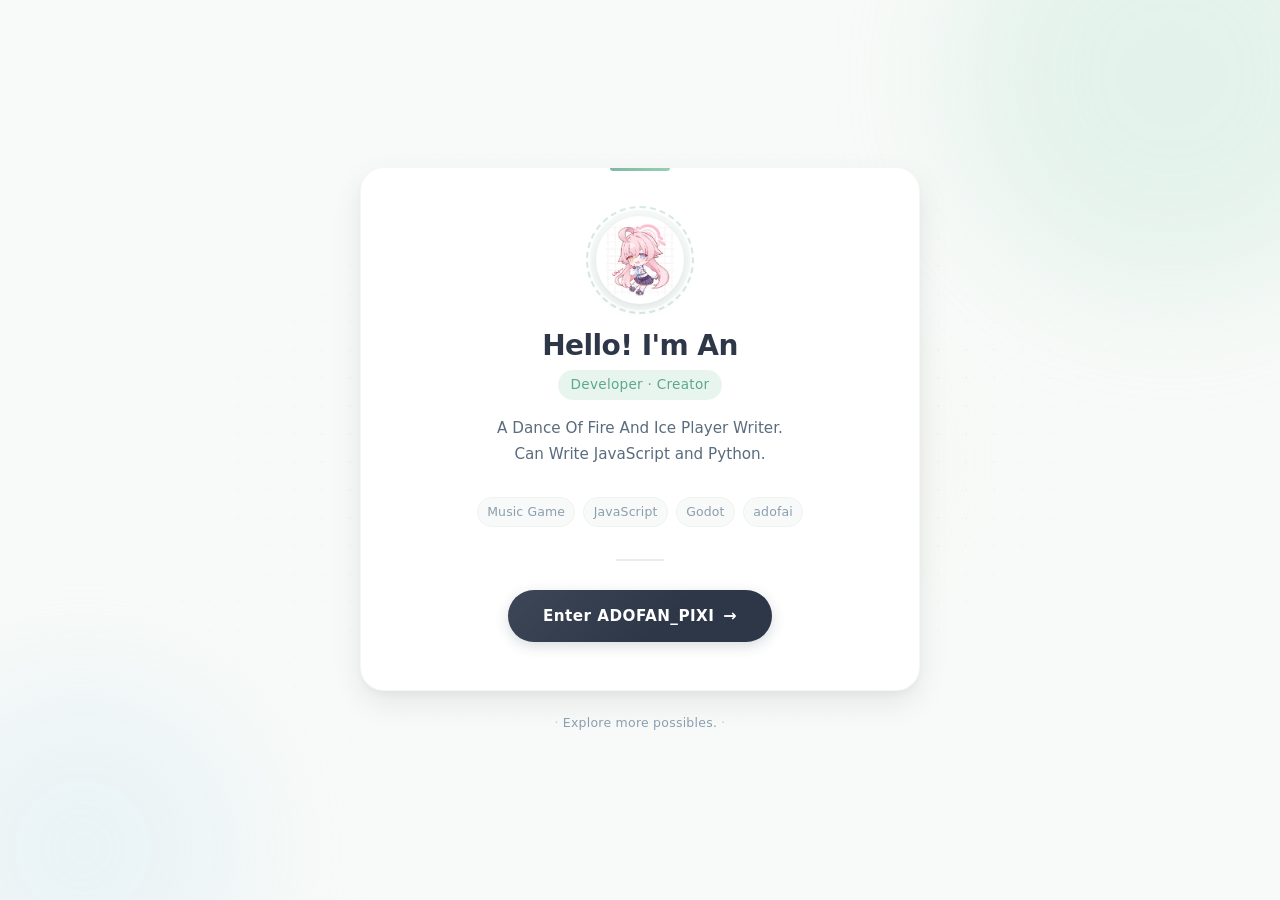
==== commit 2503315d: "Update index.html" ====
--- a/index.html
+++ b/index.html
@@ -2,109 +2,583 @@
 <html lang="zh-CN">
 <head>
     <meta charset="UTF-8">
-    <title>adofan PIXI</title>
-    <style>
-        body { margin: 0; overflow: hidden; }
-        canvas { display: block; position:fixed;top: 0;left: 0;z-index: -9999;}
-        * {
-            margin: 0;
-            padding: 0;
-            box-sizing: border-box;
-            user-select: none;
-        }
-        content-wrapper {
-            max-width: 1100px;
-            margin: 0 auto;
-            padding: 2rem 2rem 4rem 2rem;
-            position: relative;
-            z-index: 1;
-        }
-
-        .corner-notice {
-            position: fixed;
-            top: 24px;
-            right: 24px;
-            z-index: 9999;
-            background: rgba(30, 30, 30, 0.85);
-            border-radius: 15px;
-            padding: 8px 16px;
-            max-width: 400px;
-            min-width: 150px;
-            width: auto;
-            font-family: inherit;
-            color: #f1f5f9;
-            word-break: break-word;
-            white-space: normal;
-            line-height: 1.2;
-            letter-spacing: 0.01em;
-        }
-
-        .notice-content {
-            display: flex;
-            flex-direction: column;
-            gap: 6px;
-            text-align: right;
-        }
-        .notice-text {
-            font-size: 0.88rem;
-            opacity: 0.92;
-            font-weight: 450;
-            line-height: 1.45;
-        }
-
-        @media (max-width: 560px) {
-            .corner-notice {
-                top: 16px;
-                right: 16px;
-                max-width: calc(100% - 32px);
-                padding: 8px 16px;
-                border-radius: 15px;
-            }
-            .notice-text {
-                font-size: 0.8rem;
-            }
-            .content-wrapper {
-                padding: 1.2rem 1.2rem 3rem 1.2rem;
-            }
-        }
+    <meta name="viewport" content="width=device-width, initial-scale=1.0">
+    <title>个人主页 | Welcome</title>
+    <link rel="icon" href="data:image/svg+xml,<svg xmlns='http://www.w3.org/2000/svg' viewBox='0 0 100 100'><text y='.9em' font-size='90'>🌿</text></svg>">
+    <style>
+        :root {
+            --bg: #f7faf8;
+            --card-bg: #ffffff;
+            --text-primary: #2d3748;
+            --text-secondary: #5a6c7d;
+            --text-muted: #8b9eaf;
+            --accent: #5da88a;
+            --accent-hover: #4a8f72;
+            --accent-light: #e8f5ef;
+            --btn-bg: #2d3748;
+            --btn-hover: #1a2332;
+            --btn-text: #ffffff;
+            --deco-1: #d4ece0;
+            --deco-2: #e0eef5;
+            --deco-3: #fef0e4;
+            --shadow-sm: 0 1px 3px rgba(0, 0, 0, 0.04), 0 1px 2px rgba(0, 0, 0, 0.03);
+            --shadow-md: 0 4px 16px rgba(0, 0, 0, 0.06), 0 2px 6px rgba(0, 0, 0, 0.04);
+            --shadow-lg: 0 12px 32px rgba(0, 0, 0, 0.08), 0 4px 10px rgba(0, 0, 0, 0.04);
+            --shadow-btn: 0 4px 14px rgba(45, 55, 72, 0.18);
+            --shadow-btn-hover: 0 8px 24px rgba(45, 55, 72, 0.28);
+            --radius-sm: 10px;
+            --radius-md: 16px;
+            --radius-lg: 24px;
+            --radius-full: 9999px;
+            --font-sans: 'Inter', 'PingFang SC', 'Microsoft YaHei', 'Helvetica Neue', system-ui, -apple-system, sans-serif;
+            --transition-fast: 0.2s cubic-bezier(0.4, 0, 0.2, 1);
+            --transition-smooth: 0.35s cubic-bezier(0.4, 0, 0.2, 1);
+            --transition-bounce: 0.4s cubic-bezier(0.34, 1.56, 0.64, 1);
+        }
+
+        *,
+        *::before,
+        *::after {
+            box-sizing: border-box;
+            margin: 0;
+            padding: 0;
+        }
+
+        html {
+            font-size: 16px;
+            -webkit-font-smoothing: antialiased;
+            -moz-osx-font-smoothing: grayscale;
+            scroll-behavior: smooth;
+        }
+
+        body {
+            font-family: var(--font-sans);
+            background-color: var(--bg);
+            color: var(--text-primary);
+            min-height: 100vh;
+            display: flex;
+            align-items: center;
+            justify-content: center;
+            line-height: 1.6;
+            overflow-x: hidden;
+            position: relative;
+            padding: 1.5rem;
+        }
+
+        /* ========== 背景装饰 ========== */
+        .bg-decoration {
+            position: fixed;
+            inset: 0;
+            pointer-events: none;
+            z-index: 0;
+            overflow: hidden;
+        }
+
+        .bg-decoration .shape {
+            position: absolute;
+            border-radius: 50%;
+            opacity: 0.55;
+            filter: blur(60px);
+            animation: floatShape 18s ease-in-out infinite;
+        }
+
+        .bg-decoration .shape.shape-1 {
+            width: 420px;
+            height: 420px;
+            background: var(--deco-1);
+            top: -15%;
+            right: -8%;
+            animation-delay: 0s;
+            animation-duration: 20s;
+        }
+
+        .bg-decoration .shape.shape-2 {
+            width: 320px;
+            height: 320px;
+            background: var(--deco-2);
+            bottom: -12%;
+            left: -6%;
+            animation-delay: -6s;
+            animation-duration: 22s;
+        }
+
+        .bg-decoration .shape.shape-3 {
+            width: 200px;
+            height: 200px;
+            background: var(--deco-3);
+            top: 40%;
+            left: 55%;
+            animation-delay: -11s;
+            animation-duration: 16s;
+            opacity: 0.4;
+        }
+
+        .bg-decoration .dot-grid {
+            position: absolute;
+            inset: 0;
+            background-image: radial-gradient(circle, rgba(0, 0, 0, 0.04) 1px, transparent 1px);
+            background-size: 28px 28px;
+            opacity: 0.7;
+            mask-image: radial-gradient(ellipse 70% 60% at 50% 50%, black 30%, transparent 70%);
+            -webkit-mask-image: radial-gradient(ellipse 70% 60% at 50% 50%, black 30%, transparent 70%);
+        }
+
+        @keyframes floatShape {
+            0%,
+            100% {
+                transform: translate(0, 0) scale(1);
+            }
+            25% {
+                transform: translate(30px, -40px) scale(1.08);
+            }
+            50% {
+                transform: translate(-20px, 25px) scale(0.94);
+            }
+            75% {
+                transform: translate(-35px, -15px) scale(1.04);
+            }
+        }
+
+        /* ========== 主容器 ========== */
+        .main-container {
+            position: relative;
+            z-index: 1;
+            width: 100%;
+            max-width: 560px;
+            animation: fadeInUp 0.7s cubic-bezier(0.22, 0.61, 0.36, 1) both;
+        }
+
+        @keyframes fadeInUp {
+            from {
+                opacity: 0;
+                transform: translateY(28px);
+            }
+            to {
+                opacity: 1;
+                transform: translateY(0);
+            }
+        }
+
+        /* ========== 卡片 ========== */
+        .card {
+            background: var(--card-bg);
+            border-radius: var(--radius-lg);
+            padding: 3rem 2.5rem;
+            box-shadow: var(--shadow-lg);
+            text-align: center;
+            position: relative;
+            overflow: hidden;
+            border: 1px solid rgba(0, 0, 0, 0.04);
+            transition: box-shadow var(--transition-smooth), transform var(--transition-smooth);
+        }
+
+        .card:hover {
+            box-shadow: 0 20px 44px rgba(0, 0, 0, 0.1), 0 6px 14px rgba(0, 0, 0, 0.05);
+            transform: translateY(-2px);
+        }
+
+        /* 卡片顶部细线装饰 */
+        .card::before {
+            content: '';
+            position: absolute;
+            top: 0;
+            left: 50%;
+            transform: translateX(-50%);
+            width: 60px;
+            height: 3px;
+            border-radius: 0 0 3px 3px;
+            background: linear-gradient(90deg, var(--accent), #7cc4a0);
+            opacity: 0.8;
+        }
+
+        /* ========== 头像区域 ========== */
+        .avatar-wrapper {
+            display: inline-block;
+            position: relative;
+            margin-bottom: 1.5rem;
+        }
+
+        .avatar {
+            width: 88px;
+            height: 88px;
+            border-radius: 50%;
+            background: linear-gradient(135deg, #e8f5ef 0%, #d4ece0 40%, #c8e6d8 100%);
+            display: flex;
+            align-items: center;
+            justify-content: center;
+            font-size: 2.6rem;
+            box-shadow: var(--shadow-md), 0 0 0 6px rgba(93, 168, 138, 0.06);
+            transition: transform var(--transition-bounce), box-shadow var(--transition-smooth);
+            user-select: none;
+            position: relative;
+            z-index: 1;
+        }
+
+        .avatar-wrapper:hover .avatar {
+            transform: scale(1.06);
+            box-shadow: var(--shadow-lg), 0 0 0 10px rgba(93, 168, 138, 0.1);
+        }
+
+        /* 头像外圈脉冲 */
+        .avatar-ring {
+            position: absolute;
+            inset: -10px;
+            border-radius: 50%;
+            border: 2px dashed rgba(93, 168, 138, 0.25);
+            animation: ringRotate 28s linear infinite;
+            pointer-events: none;
+            z-index: 0;
+        }
+
+        @keyframes ringRotate {
+            from {
+                transform: rotate(0deg);
+            }
+            to {
+                transform: rotate(360deg);
+            }
+        }
+
+        /* ========== 文字内容 ========== */
+        .name {
+            font-size: 1.75rem;
+            font-weight: 700;
+            color: var(--text-primary);
+            letter-spacing: -0.02em;
+            margin-bottom: 0.35rem;
+            line-height: 1.3;
+        }
+
+        .title-tag {
+            display: inline-block;
+            font-size: 0.85rem;
+            font-weight: 500;
+            color: var(--accent);
+            background: var(--accent-light);
+            padding: 0.3em 0.9em;
+            border-radius: var(--radius-full);
+            letter-spacing: 0.02em;
+            margin-bottom: 1rem;
+        }
+
+        .bio {
+            font-size: 0.95rem;
+            color: var(--text-secondary);
+            line-height: 1.7;
+            max-width: 380px;
+            margin: 0 auto 1.8rem;
+            font-weight: 400;
+        }
+
+        /* ========== 标签组 ========== */
+        .tags {
+            display: flex;
+            flex-wrap: wrap;
+            gap: 0.5rem;
+            justify-content: center;
+            margin-bottom: 2rem;
+        }
+
+        .tag {
+            font-size: 0.78rem;
+            font-weight: 500;
+            color: var(--text-muted);
+            background: #f8faf9;
+            border: 1px solid #eef3f0;
+            padding: 0.35em 0.75em;
+            border-radius: var(--radius-full);
+            transition: all var(--transition-fast);
+            cursor: default;
+            white-space: nowrap;
+            letter-spacing: 0.01em;
+        }
+
+        .tag:hover {
+            color: var(--accent);
+            border-color: #c8e0d4;
+            background: #fafffd;
+            transform: translateY(-1px);
+        }
+
+        /* ========== 分割线 ========== */
+        .divider {
+            width: 48px;
+            height: 2px;
+            background: #e8edeb;
+            border-radius: 2px;
+            margin: 0 auto 1.8rem;
+        }
+
+        /* ========== CTA 按钮 ========== */
+        .btn-enter {
+            display: inline-flex;
+            align-items: center;
+            gap: 0.55rem;
+            padding: 0.85rem 2.2rem;
+            font-size: 0.95rem;
+            font-weight: 600;
+            font-family: var(--font-sans);
+            color: var(--btn-text);
+            background: var(--btn-bg);
+            border: none;
+            border-radius: var(--radius-full);
+            cursor: pointer;
+            text-decoration: none;
+            letter-spacing: 0.03em;
+            box-shadow: var(--shadow-btn);
+            transition: all var(--transition-smooth);
+            position: relative;
+            overflow: hidden;
+            white-space: nowrap;
+            user-select: none;
+            -webkit-tap-highlight-color: transparent;
+        }
+
+        .btn-enter::after {
+            content: '';
+            position: absolute;
+            inset: 0;
+            background: linear-gradient(135deg, rgba(255, 255, 255, 0.08) 0%, transparent 60%);
+            border-radius: var(--radius-full);
+            pointer-events: none;
+        }
+
+        .btn-enter:hover {
+            background: var(--btn-hover);
+            box-shadow: var(--shadow-btn-hover);
+            transform: translateY(-3px);
+        }
+
+        .btn-enter:active {
+            transform: translateY(-1px);
+            box-shadow: var(--shadow-btn);
+            transition: all 0.1s ease;
+        }
+
+        .btn-arrow {
+            display: inline-block;
+            transition: transform var(--transition-bounce);
+            font-size: 1.05em;
+            line-height: 1;
+        }
+
+        .btn-enter:hover .btn-arrow {
+            transform: translateX(4px);
+        }
+
+        /* ========== 底部提示 ========== */
+        .footer-note {
+            text-align: center;
+            margin-top: 1.4rem;
+            font-size: 0.78rem;
+            color: var(--text-muted);
+            letter-spacing: 0.02em;
+            animation: fadeInUp 0.7s 0.15s cubic-bezier(0.22, 0.61, 0.36, 1) both;
+        }
+
+        .footer-note span {
+            color: #c0cdc6;
+        }
+
+        /* ========== 响应式 ========== */
+        @media (max-width: 600px) {
+            .card {
+                padding: 2.2rem 1.4rem;
+                border-radius: var(--radius-md);
+            }
+
+            .name {
+                font-size: 1.45rem;
+            }
+
+            .bio {
+                font-size: 0.88rem;
+                max-width: 100%;
+            }
+
+            .avatar {
+                width: 72px;
+                height: 72px;
+                font-size: 2.1rem;
+            }
+
+            .avatar-ring {
+                inset: -8px;
+            }
+
+            .btn-enter {
+                padding: 0.75rem 1.7rem;
+                font-size: 0.9rem;
+                width: 100%;
+                justify-content: center;
+            }
+
+            .tags {
+                gap: 0.4rem;
+            }
+
+            .tag {
+                font-size: 0.73rem;
+                padding: 0.3em 0.65em;
+            }
+
+            .bg-decoration .shape.shape-1 {
+                width: 260px;
+                height: 260px;
+                top: -10%;
+                right: -20%;
+            }
+
+            .bg-decoration .shape.shape-2 {
+                width: 200px;
+                height: 200px;
+                bottom: -8%;
+                left: -15%;
+            }
+
+            .bg-decoration .shape.shape-3 {
+                width: 130px;
+                height: 130px;
+                top: 50%;
+                left: 60%;
+            }
+        }
+
+        @media (max-width: 380px) {
+            .card {
+                padding: 1.6rem 1rem;
+            }
+
+            .name {
+                font-size: 1.3rem;
+            }
+
+            .bio {
+                font-size: 0.82rem;
+            }
+
+            .btn-enter {
+                padding: 0.7rem 1.4rem;
+                font-size: 0.85rem;
+            }
+        }
+
+        /* ========== 暗色模式适配（可选） ========== */
+        @media (prefers-color-scheme: dark) {
+            :root {
+                --bg: #1a1f1d;
+                --card-bg: #232927;
+                --text-primary: #e8edeb;
+                --text-secondary: #b8c5bf;
+                --text-muted: #7d8f86;
+                --accent: #6dba96;
+                --accent-hover: #5da88a;
+                --accent-light: #1e3028;
+                --btn-bg: #e8edeb;
+                --btn-hover: #ffffff;
+                --btn-text: #1a1f1d;
+                --deco-1: #1e3a2e;
+                --deco-2: #1e2e36;
+                --deco-3: #2e261e;
+                --shadow-sm: 0 1px 3px rgba(0, 0, 0, 0.2);
+                --shadow-md: 0 4px 16px rgba(0, 0, 0, 0.25);
+                --shadow-lg: 0 12px 32px rgba(0, 0, 0, 0.3);
+                --shadow-btn: 0 4px 14px rgba(200, 210, 205, 0.2);
+                --shadow-btn-hover: 0 8px 24px rgba(220, 230, 225, 0.32);
+            }
+
+            .card {
+                border-color: rgba(255, 255, 255, 0.05);
+            }
+            .card::before {
+                background: linear-gradient(90deg, var(--accent), #8ed4b0);
+            }
+            .tag {
+                background: #1e2421;
+                border-color: #2a322e;
+                color: #8b9e95;
+            }
+            .tag:hover {
+                border-color: #4a6b5a;
+                background: #1f2c25;
+                color: #a0c8b2;
+            }
+            .divider {
+                background: #2e3632;
+            }
+            .bg-decoration .dot-grid {
+                background-image: radial-gradient(circle, rgba(255, 255, 255, 0.05) 1px, transparent 1px);
+                opacity: 0.5;
+            }
+            .avatar {
+                background: linear-gradient(135deg, #1e3028 0%, #243a2e 40%, #1f3329 100%);
+                box-shadow: var(--shadow-md), 0 0 0 6px rgba(109, 186, 150, 0.08);
+            }
+            .avatar-ring {
+                border-color: rgba(109, 186, 150, 0.3);
+            }
+            .footer-note span {
+                color: #4a5751;
+            }
+        }
     </style>
-  
-  
-  
-  
-  
-  
-  
-  
-  
-  
-  
 </head>
--
-    <img src="./images/import.svg" onclick="importfile()" style="position:absolute; margin-top: 16px; margin-left: 16px; z-index: 100;">
-    <img src="./images/showtiles.svg" onclick="renderalltrack()" style="position:absolute; margin-top: 50px; margin-left: 16px; z-index: 100;">
-    <img src="./images/video.svg" onclick="videoImport()" style="position:absolute; margin-top: 84px; margin-left: 16px; z-index: 100;">
-    <img src="./images/Play.svg" onclick="playOnClick()" style="position: absolute; bottom: 20px; left: 20px; z-index: 100; margin: 0; width: 50px; height: auto;" id = 'ButtonSP'>    
-    <img src="./images/Escape.svg" onclick="escapeOnClick()" style="position: absolute; bottom: 45px; left: -75px; z-index: 100; margin: 0;" id = 'ButtonEscape'>    
-    <img src="./images/speed-.svg" onclick="speedDown()" style="position: absolute; bottom: 25px; left: 75px; z-index: 100; margin: 0; width: 15px ;height: auto;">
-    <img src="./images/speed+.svg" onclick="speedUp()" style="position: absolute; bottom: 25px; left: 128px; z-index: 100; margin: 0; width: 15px ;height: auto;">        
-    <p style="color: #ffffff; position: absolute; bottom: 25px; left: 92.5px; font-family: inherit; text-align: center; font-weight: 500; font-size: 12px;" id="speed">100%</p>
-    
-        <div class="corner-notice" role="status" aria-label="OverLayer">
-            <div class="notice-content">
-                <div class="notice-text" id="TFPS">
-                    60 | TFPS
+<body>
+
+    <!-- 背景装饰 -->
+    <div class="bg-decoration" aria-hidden="true">
+        <div class="shape shape-1"></div>
+        <div class="shape shape-2"></div>
+        <div class="shape shape-3"></div>
+        <div class="dot-grid"></div>
+    </div>
+
+    <!-- 主容器 -->
+    <main class="main-container">
+        <div class="card">
+            <!-- 头像 -->
+            <div class="avatar-wrapper">
+                <div class="avatar-ring" aria-hidden="true"></div>
+                <div class="avatar" role="img" aria-label="头像">
+                    <img src="./images/headphoto.jpg" alt="头像" style="width:100%;height:100%;border-radius:50%;object-fit:cover;">
                 </div>
-                <div class="notice-text" id="Beat">
-                    0 | Beat
-                </div>
-                <div class="notice-text" id="Notice">
-                    
-                </div>
+            </div>
+
+            <!-- 姓名 -->
+            <h1 class="name">Hello! I'm An</h1>
+
+            <!-- 身份标签 -->
+            <span class="title-tag">Developer · Creator</span>
+
+            <!-- 简介 -->
+            <p class="bio">
+                A Dance Of Fire And Ice Player Writer.<br>
+                Can Write JavaScript and Python.
+            </p>
+
+            <!-- 技能/兴趣标签 -->
+            <div class="tags">
+                <span class="tag">Music Game</span>
+                <span class="tag">JavaScript</span>
+                <span class="tag">Godot</span>
+                <span class="tag">adofai</span>
+            </div>
+
+            <!-- 分割线 -->
+            <div class="divider" aria-hidden="true"></div>
+
+            <!-- 进入项目按钮 -->
+            <a href="./adofan.html" class="btn-enter" title="Enter ADOFAN_PIXI Project">
+                Enter ADOFAN_PIXI
+                <span class="btn-arrow">→</span>
+            </a>
         </div>
-    </div>
-  <script id="vite-legacy-polyfill" src="./assets/polyfills-legacy-Bj4G47Th.js"></script>
-  <script id="vite-legacy-entry" data-src="./assets/index-legacy-BTNk4sAJ.js">System.import(document.getElementById('vite-legacy-entry').getAttribute('data-src'))</script>
-
-</html>+
+        <!-- 底部小字 -->
+        <p class="footer-note">
+            <span>·</span> Explore more possibles. <span>·</span>
+        </p>
+    </main>
+
+</body>
+</html>
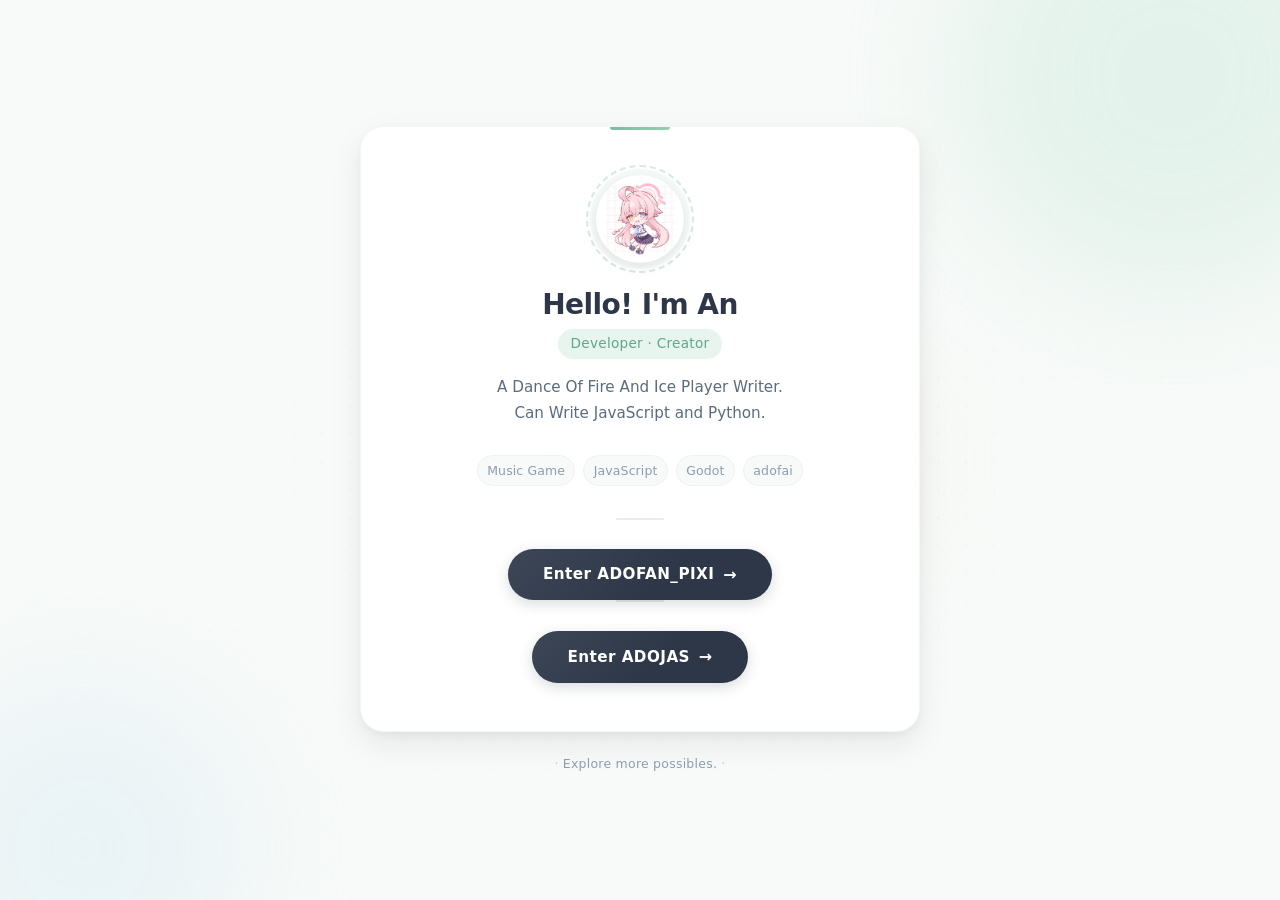
==== commit 8f6af25b: "Update index.html" ====
--- a/index.html
+++ b/index.html
@@ -572,6 +572,13 @@
                 Enter ADOFAN_PIXI
                 <span class="btn-arrow">→</span>
             </a>
+
+            <div class="divider" aria-hidden="true"></div>
+            
+            <a href="./adojas/adojas.html" class="btn-enter" title="Enter ADOJAS Project by Xbodw">
+                Enter ADOJAS
+                <span class="btn-arrow">→</span>
+            </a>
         </div>
 
         <!-- 底部小字 -->
